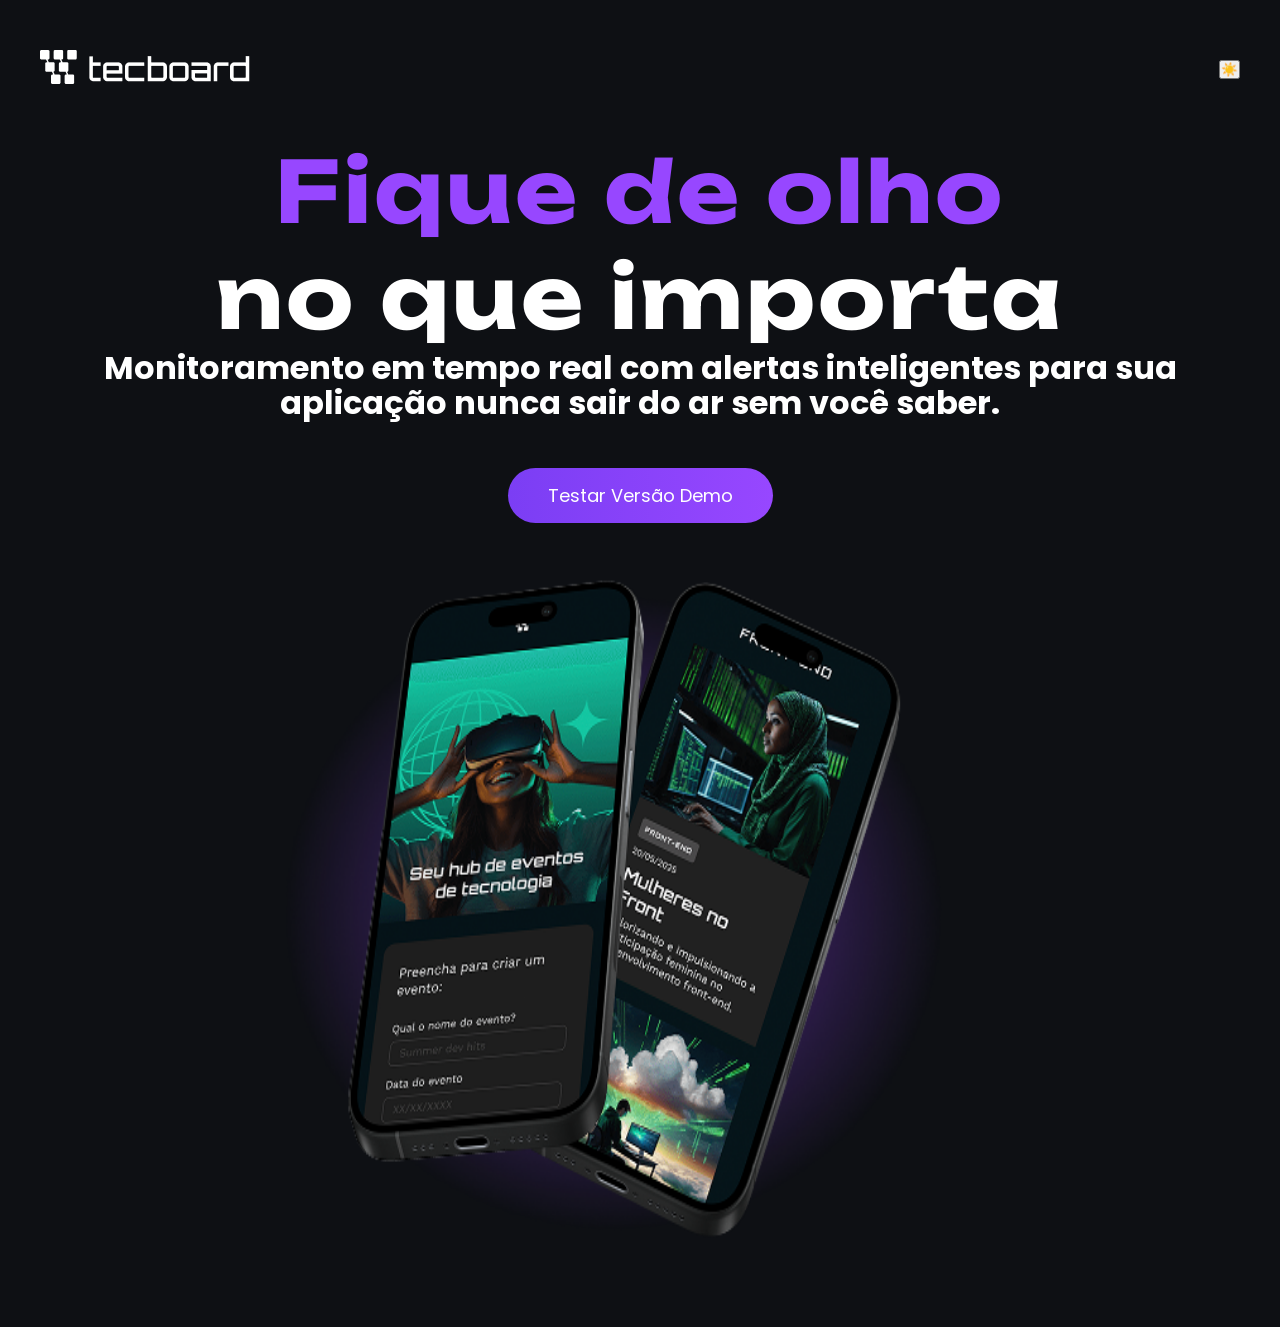
==== projeto/index.html @ 0b274b8f "organizando arquivos em pasta projeto" ====
<!DOCTYPE html>
<html lang="en">
<head>
    <meta charset="UTF-8">
    <meta name="viewport" content="width=device-width, initial-scale=1.0">
    <link rel="icon" href="favicon-tecboard-roxo.svg" type="image/svg+xml">
    <link rel="stylesheet" href="css/style.css">
    <link rel="preconnect" href="https://fonts.googleapis.com">
    <link rel="preconnect" href="https://fonts.gstatic.com" crossorigin>
    <link href="https://fonts.googleapis.com/css2?family=Poppins:ital,wght@0,100;0,200;0,300;0,400;0,500;0,600;0,700;0,800;0,900;1,100;1,200;1,300;1,400;1,500;1,600;1,700;1,800;1,900&family=Unbounded:wght@200..900&display=swap" rel="stylesheet">
    <title>Tecboard</title>
</head>
<body>
    <header class="header">
        <div class="container">
            <div class="logo">
                <img src="img/logo-tecboard-branco.png" alt="Logo Tecboard na cor preta">
            </div>
            <button id="theme-toggle">
                ☀️
            </button>
        </div>
    </header>
    <main>
        <section class="hero">
            <div>
            <h1><span>Fique de olho</span> <br>no que importa</h1>
            <p>Monitoramento em tempo real com alertas inteligentes para sua <br>aplicação nunca sair do ar sem você saber.</p>
            <br>
            <a href="#" class="btn-demo">Testar Versão Demo</a>
            <br>
            <img src="img/celular-desktop.png" alt="Dois celulares pretos sobrepostos com uma sombra roxa sobre eles">
            </div>
        </section>
    </main>
    <script>
        const button = document.getElementById("theme-toggle");
        button.addEventListener("click", () =>
        {
            document.body.classList.toggle("light-mode");
        });
    </script>
</body>
</html>
---- projeto/css/style.css ----
@font-face {
    font-family: "Unbounded";
    src: url(../fonts/Unbounded-Bold.ttf)
    format("truetype");
    font-weight: 700;
    font-style: normal;
    font-display: swap;
}

@font-face {
    font-family: "Poppins";
    src: url(../fonts/Poppins-Regular.ttf)
    format("truetype");
    font-weight: 400;
    font-style: normal;
    font-display: swap;
}

* {
    margin: 0;
    padding: 0;
}

section span{
    color: #9747FF;
}

.logo {
    background-size: auto;
}

section h1 {
    color: #FFFFFF;
    font-size: 85px;
    font-family: "Unbounded", sans-serif;
    font-optical-sizing: auto;
    font-weight: bold;
    font-style: normal;
    letter-spacing: 3px;
    text-align: center;
}

section p {
    color: gray;
    font-size: 32px;
    text-align: center;
    font-family: "Poppins", sans-serif;
    font-weight: bold;
    color: #FFFFFF;
    line-height: 35px;
}

#section img {
    text-align: center;
}

.hero {
    display: flex;
    flex-direction: column;
    align-items: center;
    text-align: center;
}

a {
    color: #FFFFFF;
}

.hero img {
    width: 1000px;
    height: 800px;
}

.unbounded-uniquifier {
    font-family: "Unbounded", sans-serif;
    font-weight: bold;
    font-style: normal;
}

.btn-demo {
    display: inline-block;
    margin-top: 30px;
    padding: 14px 40px;
    font-family: "Poppins", sans-serif;
    font-size: 18px;
    font-weight: 600px;
    color: white;
    text-decoration: none;
    background: linear-gradient(90deg, #7B3EF4, #9747FF);
    border-radius: 50px;
    transition: 0.3s;
}

body {
    background-color: #0E1014;
}

.header .container{
    display: flex;
    justify-content: space-between;
    align-items: center;
}

.container {
    max-width: 1200px;
    margin: 0 auto;
    padding: 0 40px;
}

.header {
    padding: 50px 0;
}

.light-mode {
    background-color: white;
    color: black;
}
.dark-mode {
    background-color: black;
    color: white;
}
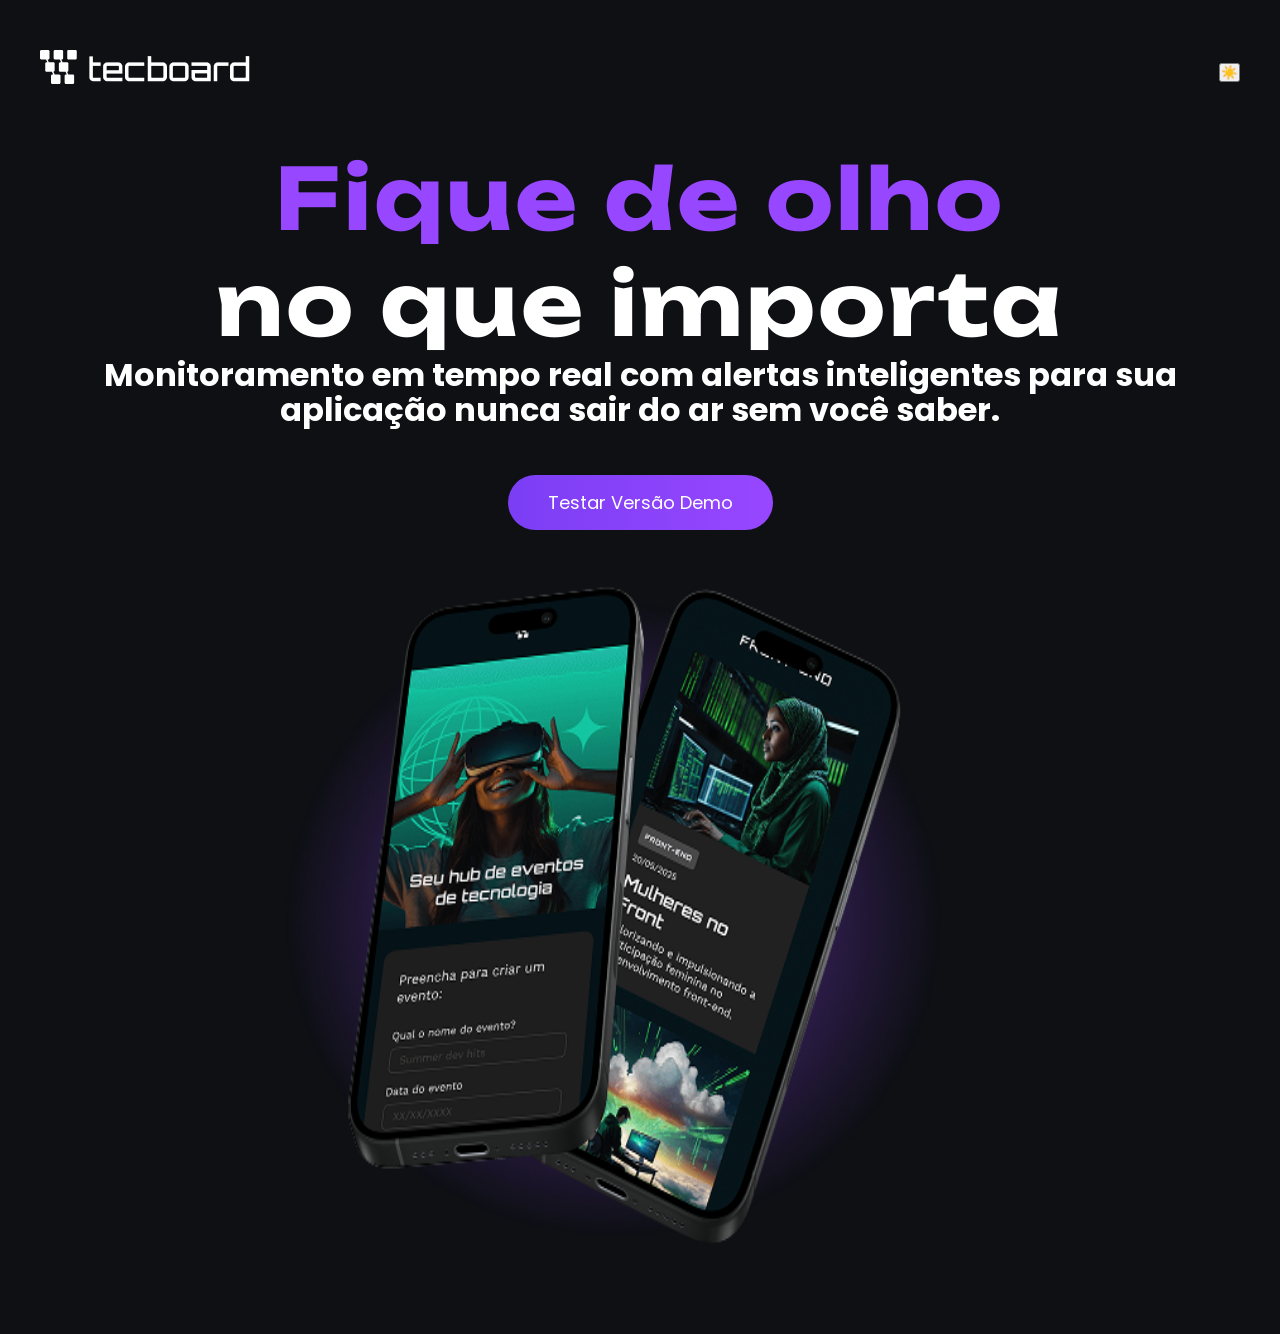
==== commit 17e87476: "adicionado a troca de logo de acordo com o tema selecionado corretamente" ====
--- a/projeto/index.html
+++ b/projeto/index.html
@@ -14,7 +14,7 @@
     <header class="header">
         <div class="container">
             <div class="logo">
-                <img src="img/logo-tecboard-branco.png" alt="Logo Tecboard na cor preta">
+                <img id="logo-img" src="img/logo-tecboard-branco.png" alt="Logo Tecboard">
             </div>
             <button id="theme-toggle">
                 ☀️
@@ -35,10 +35,21 @@
     </main>
     <script>
         const button = document.getElementById("theme-toggle");
+        const logo = document.getElementById("logo-img");
+
         button.addEventListener("click", () =>
         {
             document.body.classList.toggle("light-mode");
+
+            // Verifica se a classe light-mode está ativa no body
+            if (document.body.classList.contains("light-mode")) {
+                logo.src = "img/logo-tecboard-preto.png"; // Logo para tema claro
+                button.textContent = "🌙"; // Altera o ícone do botão
+            } else {
+                logo.src = "img/logo-tecboard-branco.png"; // Logo para tema escuro
+                button.textContent = "☀️"; // Altera o ícone do botão
+            }
         });
     </script>
 </body>
-</html>
+</html>
--- a/projeto/css/style.css
+++ b/projeto/css/style.css
@@ -1,7 +1,6 @@
 @font-face {
     font-family: "Unbounded";
-    src: url(../fonts/Unbounded-Bold.ttf)
-    format("truetype");
+    src: url('../fonts/Unbounded-Bold.ttf') format("truetype");
     font-weight: 700;
     font-style: normal;
     font-display: swap;
@@ -9,16 +8,30 @@
 
 @font-face {
     font-family: "Poppins";
-    src: url(../fonts/Poppins-Regular.ttf)
-    format("truetype");
+    src: url('../fonts/Poppins-Regular.ttf') format("truetype");
     font-weight: 400;
     font-style: normal;
     font-display: swap;
 }
 
+/* Definindo as variáveis para o tema padrão (Escuro) */
+:root {
+    --bg-color: #0E1014;
+    --text-color: #FFFFFF;
+    --logo-image: url('../img/logo-dark.svg'); /* Logo para o tema escuro */
+}
+
+/* Quando a classe light-mode for ativada, as variáveis mudam de cor */
+.light-mode {
+    --bg-color: #FFFFFF;
+    --text-color: #000000;
+    --logo-image: url('../img/logo-light.svg'); /* Logo para o tema claro */
+}
+
 * {
     margin: 0;
     padding: 0;
+    transition: background-color 0.3s ease, color 0.3s ease; /* Adiciona uma transição suave para todas as trocas de cor */
 }
 
 section span{
@@ -26,11 +39,16 @@
 }
 
 .logo {
-    background-size: auto;
+    width: 200px; /* Ajuste a largura do seu logo */
+    height: 45px; /* Ajuste a altura do seu logo */
+    background-image: var(--logo-image);
+    background-repeat: no-repeat;
+    background-size: contain;
+    background-position: center;
 }
 
 section h1 {
-    color: #FFFFFF;
+    color: var(--text-color);
     font-size: 85px;
     font-family: "Unbounded", sans-serif;
     font-optical-sizing: auto;
@@ -41,12 +59,11 @@
 }
 
 section p {
-    color: gray;
     font-size: 32px;
     text-align: center;
     font-family: "Poppins", sans-serif;
     font-weight: bold;
-    color: #FFFFFF;
+    color: var(--text-color);
     line-height: 35px;
 }
 
@@ -62,7 +79,7 @@
 }
 
 a {
-    color: #FFFFFF;
+    color: var(--text-color);
 }
 
 .hero img {
@@ -91,7 +108,8 @@
 }
 
 body {
-    background-color: #0E1014;
+    background-color: var(--bg-color);
+    color: var(--text-color);
 }
 
 .header .container{
@@ -110,11 +128,44 @@
     padding: 50px 0;
 }
 
-.light-mode {
-    background-color: white;
-    color: black;
+
+/* =========================================
+Responsividade (Media Queries)
+========================================= */
+
+/* Para tablets e telas médias (até 1024px) */
+@media (max-width: 1024px) {
+    section h1 {
+        font-size: 60px;
+    }
+    section p {
+        font-size: 24px;
+    }
+    .hero img {
+        width: 100%;
+        max-width: 800px;
+        height: auto;
+    }
 }
-.dark-mode {
-    background-color: black;
-    color: white;
+
+/* Para celulares e telas pequenas (até 768px) */
+@media (max-width: 768px) {
+    .header {
+        padding: 20px 0;
+    }
+    .header .container {
+        flex-direction: column;
+        gap: 20px;
+    }
+    section h1 {
+        font-size: 40px;
+    }
+    section p {
+        font-size: 18px;
+        line-height: 28px;
+    }
+    .btn-demo {
+        padding: 12px 30px;
+        font-size: 16px;
+    }
 }
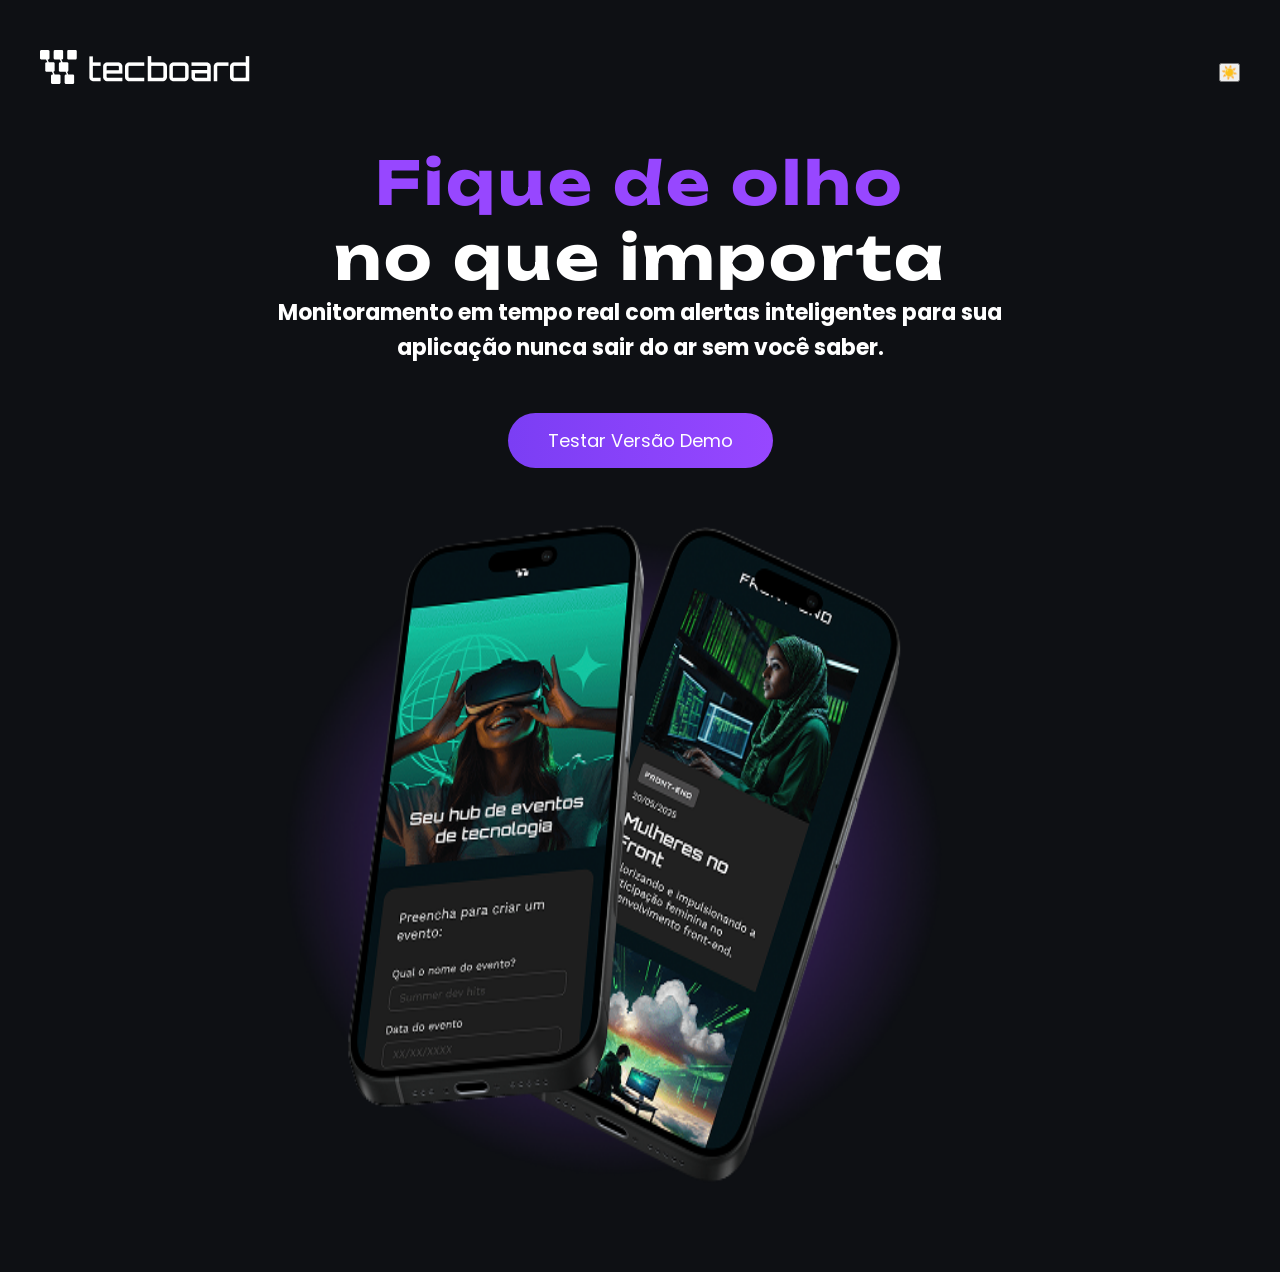
==== commit 436a1219: "alterado o tamanho das fontes do site Tecboard" ====
--- a/projeto/index.html
+++ b/projeto/index.html
@@ -1,5 +1,5 @@
 <!DOCTYPE html>
-<html lang="en">
+<html lang="pt-br">
 <head>
     <meta charset="UTF-8">
     <meta name="viewport" content="width=device-width, initial-scale=1.0">
@@ -36,11 +36,9 @@
     <script>
         const button = document.getElementById("theme-toggle");
         const logo = document.getElementById("logo-img");
-
         button.addEventListener("click", () =>
         {
             document.body.classList.toggle("light-mode");
-
             // Verifica se a classe light-mode está ativa no body
             if (document.body.classList.contains("light-mode")) {
                 logo.src = "img/logo-tecboard-preto.png"; // Logo para tema claro
@@ -52,4 +50,4 @@
         });
     </script>
 </body>
-</html>+</html>
--- a/projeto/css/style.css
+++ b/projeto/css/style.css
@@ -1,6 +1,7 @@
 @font-face {
     font-family: "Unbounded";
-    src: url('../fonts/Unbounded-Bold.ttf') format("truetype");
+    src: url('../fonts/Unbounded-Bold.ttf') 
+    format("truetype");
     font-weight: 700;
     font-style: normal;
     font-display: swap;
@@ -8,7 +9,8 @@
 
 @font-face {
     font-family: "Poppins";
-    src: url('../fonts/Poppins-Regular.ttf') format("truetype");
+    src: url('../fonts/Poppins-Regular.ttf') 
+    format("truetype");
     font-weight: 400;
     font-style: normal;
     font-display: swap;
@@ -49,7 +51,7 @@
 
 section h1 {
     color: var(--text-color);
-    font-size: 85px;
+    font-size: 60px;
     font-family: "Unbounded", sans-serif;
     font-optical-sizing: auto;
     font-weight: bold;
@@ -59,7 +61,7 @@
 }
 
 section p {
-    font-size: 32px;
+    font-size: 22px;
     text-align: center;
     font-family: "Poppins", sans-serif;
     font-weight: bold;
@@ -128,12 +130,6 @@
     padding: 50px 0;
 }
 
-
-/* =========================================
-Responsividade (Media Queries)
-========================================= */
-
-/* Para tablets e telas médias (até 1024px) */
 @media (max-width: 1024px) {
     section h1 {
         font-size: 60px;
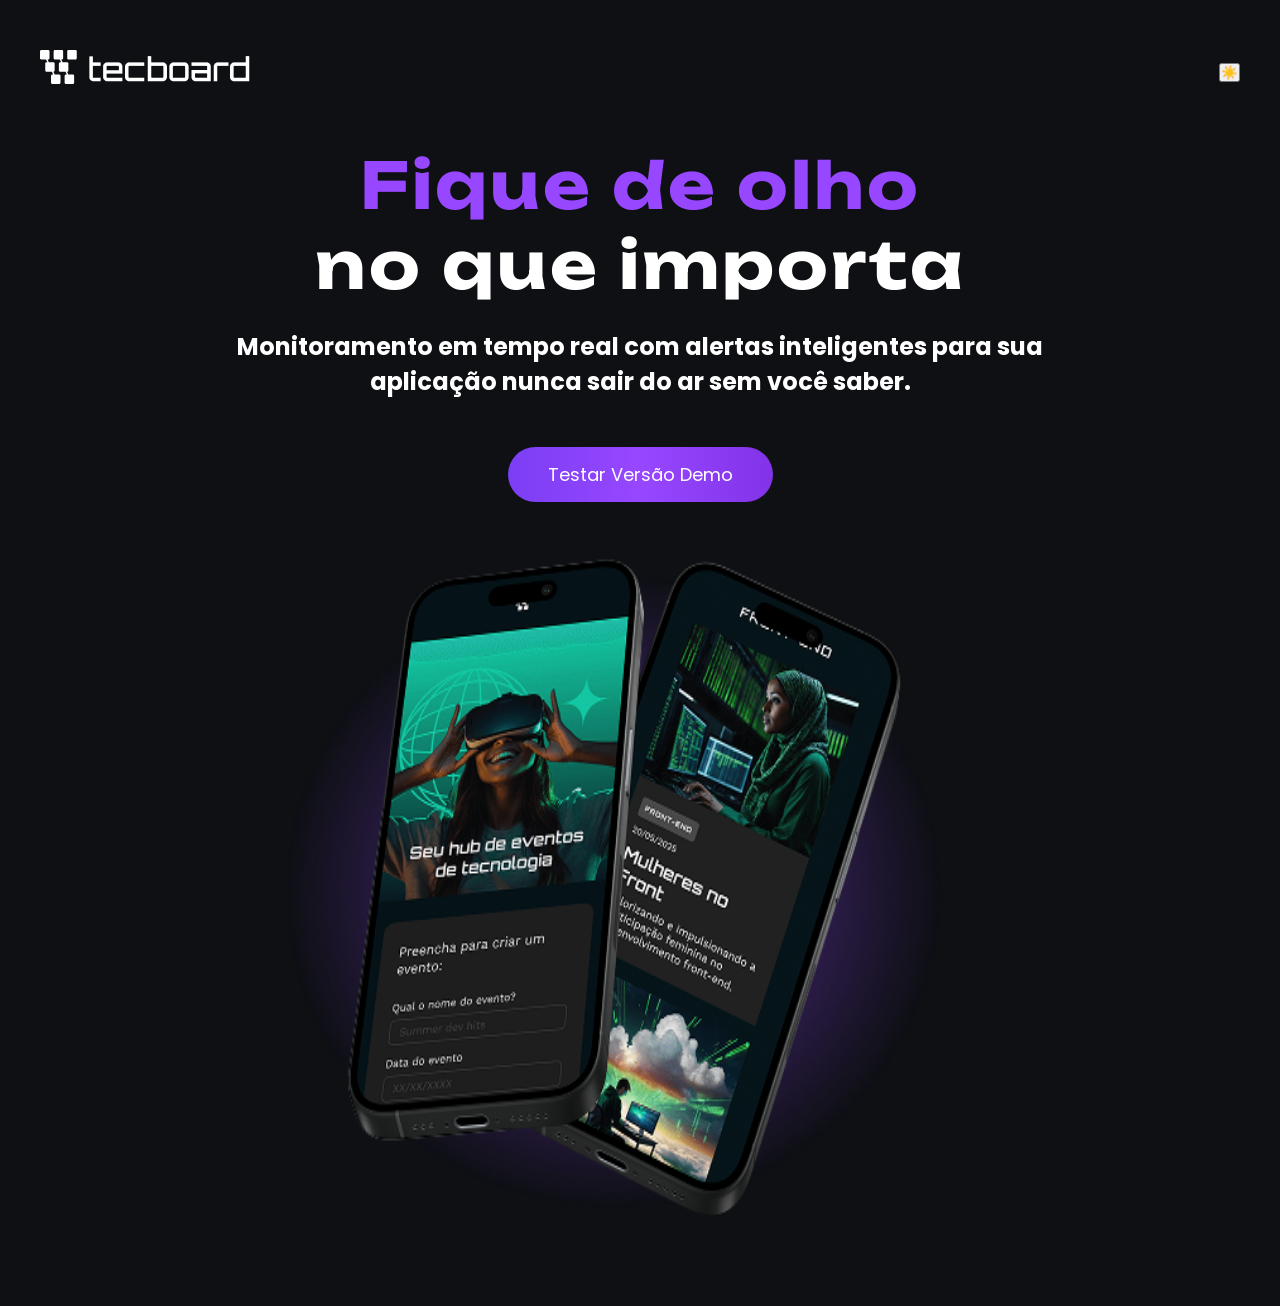
==== commit 69c9f51b: "Projeto Atualizado Abril 2026" ====
--- a/projeto/index.html
+++ b/projeto/index.html
@@ -29,7 +29,7 @@
             <br>
             <a href="#" class="btn-demo">Testar Versão Demo</a>
             <br>
-            <img src="img/celular-desktop.png" alt="Dois celulares pretos sobrepostos com uma sombra roxa sobre eles">
+            <img src="img/celular-desktop.png" alt="Dois celulares pretos sobrepostos com uma sombra roxa sob eles">
             </div>
         </section>
     </main>
--- a/projeto/css/style.css
+++ b/projeto/css/style.css
@@ -1,3 +1,4 @@
+/* Definição de Fontes */
 @font-face {
     font-family: "Unbounded";
     src: url('../fonts/Unbounded-Bold.ttf') 
@@ -30,11 +31,15 @@
     --logo-image: url('../img/logo-light.svg'); /* Logo para o tema claro */
 }
 
+/* Reset */
+
 * {
     margin: 0;
     padding: 0;
     transition: background-color 0.3s ease, color 0.3s ease; /* Adiciona uma transição suave para todas as trocas de cor */
 }
+
+/* Estilo Desktop */
 
 section span{
     color: #9747FF;
@@ -51,7 +56,7 @@
 
 section h1 {
     color: var(--text-color);
-    font-size: 60px;
+    font-size: 64px;
     font-family: "Unbounded", sans-serif;
     font-optical-sizing: auto;
     font-weight: bold;
@@ -61,12 +66,13 @@
 }
 
 section p {
-    font-size: 22px;
+    font-size: 24px;
     text-align: center;
     font-family: "Poppins", sans-serif;
     font-weight: bold;
     color: var(--text-color);
     line-height: 35px;
+    margin-top: 24px;
 }
 
 #section img {
@@ -82,17 +88,15 @@
 
 a {
     color: var(--text-color);
+    font-size: 24px;
+    font-family: Poppins, sans-serif;
+    text-decoration: none;
+    background-color: #9747FF;
 }
 
 .hero img {
     width: 1000px;
     height: 800px;
-}
-
-.unbounded-uniquifier {
-    font-family: "Unbounded", sans-serif;
-    font-weight: bold;
-    font-style: normal;
 }
 
 .btn-demo {
@@ -104,7 +108,7 @@
     font-weight: 600px;
     color: white;
     text-decoration: none;
-    background: linear-gradient(90deg, #7B3EF4, #9747FF);
+    background: linear-gradient(90deg, #7B3EF4, #9747FF, #8233E8);
     border-radius: 50px;
     transition: 0.3s;
 }
@@ -130,12 +134,20 @@
     padding: 50px 0;
 }
 
-@media (max-width: 1024px) {
+/* Para tablets (até 768px) */
+
+@media (max-width: 768px) {
+    body {
+        background-color: rgb(54, 54, 110);
+    }
     section h1 {
         font-size: 60px;
     }
     section p {
         font-size: 24px;
+    }
+    section span {
+        color: red;
     }
     .hero img {
         width: 100%;
@@ -144,8 +156,12 @@
     }
 }
 
-/* Para celulares e telas pequenas (até 768px) */
-@media (max-width: 768px) {
+/* Para celulares e telas pequenas (até 375px) */
+
+@media (max-width: 375px) {
+    body {
+        background-color: red;
+    }
     .header {
         padding: 20px 0;
     }
@@ -156,6 +172,9 @@
     section h1 {
         font-size: 40px;
     }
+    section span {
+        color: rgb(57, 57, 117);
+    }
     section p {
         font-size: 18px;
         line-height: 28px;
